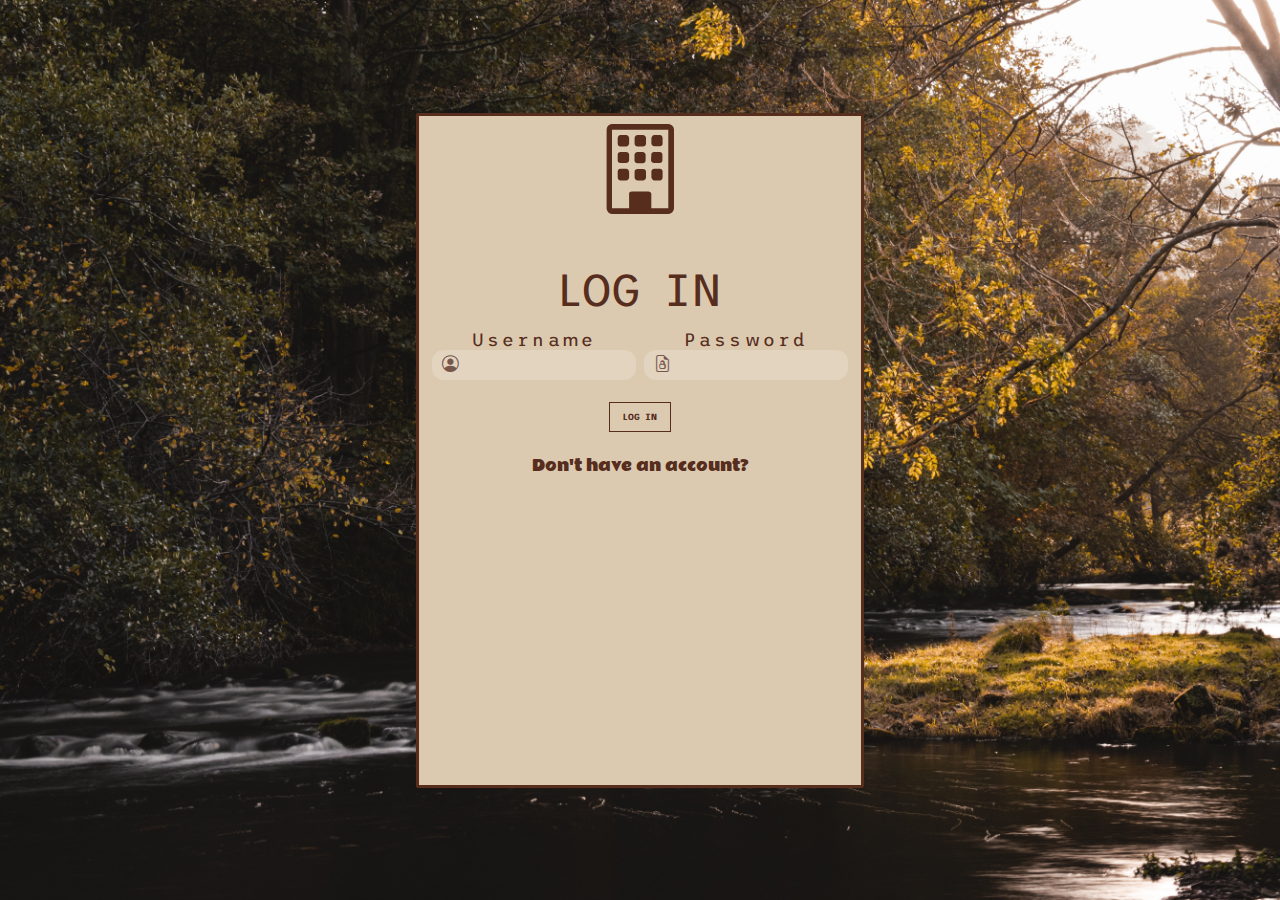
==== login.html @ c6f8f712 "commites" ====
<!DOCTYPE html>
<html lang="en">

<head>
    <meta charset="UTF-8" />
    <meta http-equiv="X-UA-Compatible" content="IE=edge" />
    <meta name="viewport" content="width=device-width, initial-scale=1.0" />
    <title>Sign in page</title>
    <link rel="stylesheet" href="style.css" />
</head>

<body class="page1">

    <div class="login_layout">
        <form action="#" class="login_form">
            <div class="login_logo">
                <i class="bi bi-building" id="bi"></i>
            </div>

            <h1 class="login_figcaption">LOG IN</h1>

            <div class="user_password_container">
                <div class="user_container">
                    <label for="log_Username" class="login_user">Username</label>
                    <div class="my_container">
                        <i class="bi bi-person-circle" id="bi-person-circle"></i>
                        <input class="login_user" type="text" name="username" id="log_username" maxlength="15"
                            minlength="3" required />
                    </div>

                </div>

                <div class="password_container">
                    <label for="log_password" class="login_password">Password</label>

                    <div class="my_container">
                        <i class="bi bi-file-earmark-lock" id="bi-fingerprint"></i>
                        <input class="login_password" type="password" name="password" id="log_password" required
                            minlength="6" maxlength="30" />
                    </div>
                </div>
            </div>
            <div class="login_button">
                <button>LOG IN</button>
            </div>
            <div class="login_footer">
                <ul>
                    <li><a href="registration.html">Don't have an account?</a></li>
                </ul>
            </div>
        </form>
        <div class="left_pic"></div>
    </div>
</body>


</html>
---- style.css ----
@import url("https://cdn.jsdelivr.net/npm/bootstrap-icons@1.3.0/font/bootstrap-icons.css");
@import url('https://fonts.googleapis.com/css2?family=Delius&family=Kaushan+Script&family=Lobster+Two:wght@700&family=Nixie+One&family=Rammetto+One&family=Trispace:wght@300&display=swap');
@import url('https://fonts.googleapis.com/css2?family=Handlee&display=swap');
@import url("https://cdn.jsdelivr.net/npm/bootstrap-icons@1.9.1/font/bootstrap-icons.css");


*,
*::after,
*::before {
    margin: 0;
    padding: 0;
    box-sizing: border-box;
}

html,
body {
    width: 100vw;
    height: 100vh;
    margin: 0;
}


html,
body,
div,
span,
applet,
object,
iframe,
h1,
h2,
h3,
h4,
h5,
h6,
p,
blockquote,
pre,
a,
abbr,
acronym,
address,
big,
cite,
code,
del,
dfn,
em,
img,
ins,
kbd,
q,
s,
samp,
small,
strike,
strong,
sub,
sup,
tt,
var,
b,
u,
i,
center,
dl,
dt,
dd,
ol,
ul,
li,
fieldset,
form,
label,
legend,
table,
caption,
tbody,
tfoot,
thead,
tr,
th,
td,
article,
aside,
canvas,
details,
embed,
figure,
figcaption,
footer,
header,
hgroup,
menu,
nav,
output,
ruby,
section,
summary,
time,
mark,
audio,
video {
    margin: 0;
    padding: 0;
    border: 0;
    font-size: 100%;
    font: inherit;
    vertical-align: baseline;
}

/* HTML5 display-role reset for older browsers */
article,
aside,
details,
figcaption,
figure,
footer,
header,
hgroup,
menu,
nav,
section {
    display: block;
}

body {
    line-height: 1;
}

ol,
ul {
    list-style: none;
}

blockquote,
q {
    quotes: none;
}

blockquote:before,
blockquote:after,
q:before,
q:after {
    content: '';
    content: none;
}

table {
    border-collapse: collapse;
    border-spacing: 0;
}

:root {
    --color1: #572d1e;
    --color2: #dccab0;

}


.page1 {
    background-color: #5f2a7e;
    display: flex;
    justify-content: center;
    align-items: center;
    background-image: url(image/b2.jpg);
    background-repeat: no-repeat;
    background-position: center;
    background-size: cover;
}

.login_layout {
    width: 35%;
    height: 75%;
    display: flex;
    justify-content: center;
    border: 3px solid var(--color1);
    background-color: var(--color2);
    border-radius: 2px;
}



.login_logo {

    display: flex;
    justify-content: center;
    align-items: flex-start;
    background-color: inherit;
    width: 10vw;
    height: 10vw;
    border-radius: 50%;
    margin: auto;
    margin-top: 10%;

}

.login_logo .bi {
    font-size: 6rem;
    color: var(--color1);
}

.login_figcaption {
    display: flex;
    justify-content: center;
    margin: 5% 5%;
    font-size: 4rem;
    font-family: 'Trispace', sans-serif;
    text-transform: uppercase;
    /* text-shadow: 2px 5px 6px #000000; */
    color: var(--color1);

}

.login_form {
    width: 100%;
}

label.login_user,
label.login_password {
    padding-bottom: 1.5%;
    font-family: 'Trispace', sans-serif;
    text-align: center;
    font-size: 1.3rem;
    letter-spacing: 0.2rem;
    color: var(--color1);
}

input.login_user,
input.login_password {
    padding: 10px;
    width: 100%;

    margin: 0%;
    border: 0px solid;
    border-radius: 12px;
    background-color: rgba(255, 255, 255, 0.2);
    position: relative;
    font-family: Verdana, Geneva, Tahoma, sans-serif;
    font-size: 1vw;
}

.my_container {
    display: flex;
    align-items: center;
    width: 100%;

}

.my_container input {
    text-align: center;
}

#bi-person-circle,
#bi-fingerprint {
    font-size: 70%;
    position: absolute;
    padding: 10px;
    color: var(--color1);
}


.user_password_container {
    width: 100%;
    padding: 2%;
    display: flex;
    justify-content: center;
    text-align: center;
    flex-direction: row;
    font-size: x-large;
}

.user_container,
.password_container {
    margin: 1%;
    flex-grow: 1;

}

.login_button {
    display: flex;
    justify-content: center;
    align-items: center;
    position: relative;
    margin-top: 7%;
    width: 100%;
    /* top: 130px; */
}

.login_button button {
    color: var(--color1);
    padding: 2% 3%;
    /* width: 100px;
    height: 50px; */
    background-color: transparent;
    border: 1px solid;
    border-radius: 0px;
    font-family: 'Trispace', sans-serif;
    font-size: 0.7vw;
    font-weight: 700;
    transition: 0.6s;
}

.login_button button:hover {
    background-color: var(--color1);
    color: var(--color2);
    /* width: 120px;
    height: 55px;
    box-shadow: 3px 8px 9px rgb(211, 144, 102);
    font-size: 21px; */
}

.login_footer {
    margin-top: 5%;
    display: flex;
    justify-content: center;

    /* top: 150px; */
}

.login_footer ul {

    display: grid;

    align-items: center;
    width: 100%;
}

.login_footer ul li {
    list-style-type: none;
    margin: 2%;
    text-align: center;


}

.login_footer ul li a {
    color: var(--color1);
    font-family: 'Rammetto One', cursive;
    text-decoration: none;
    transition: all 0.6s;
}

.login_footer ul li a:hover {
    color: gainsboro;
    font-size: medium;
    text-shadow: 1px 1px 9px var(--color1);
}

@media screen and (max-width:1300px) {
    .login_layout {
        width: 60%;
        height: 75%;
        transition: all 1s;
    }

    .login_logo {
        width: 15vw;
        height: 15vw;
    }

    .login_logo .bi {
        font-size: 10vw;
        color: var(--color1);
    }

    .login_figcaption {
        font-size: 5vw;
        transition: all 1s;
    }

    label.login_user,
    label.login_password {
        font-size: 2vw;
    }

    .login_footer ul li a {
        font-size: 1.7vw;
    }

}

@media screen and (max-height:1100px) {

    .login_layout {
        width: 35%;
        height: 75%;
    }

    .login_logo {
        width: 15vh;
        height: 15vh;
        margin: 2% auto;
        transition: all 0.4s;
    }

    .login_logo .bi {
        font-size: 10vh;
        color: var(--color1);
        transition: all 0.4s;
    }

    .login_figcaption {
        font-size: 5vh;
        margin: auto;
        transition: all 0.4s;
    }

    label.login_user,
    label.login_password {
        font-size: 2vh;
    }

    input.login_user,
    input.login_password {
        font-size: 1vh;
    }

    .login_footer ul li a {
        font-size: 1.7vh;
    }

    .user_container,
    .password_container {
        width: 10vh;
    }

    .login_button button,
    .login_button {
        margin: 1% auto;
        font-size: 1vh;
    }

    .login_footer {
        margin: 3% auto;
    }
}

@media screen and (max-width:450px) {

    .login_layout {
        width: 95%;
        height: 75%;
    }

    .login_logo {
        width: 25vw;
        height: 25vw;
    }

    .login_logo .bi {
        font-size: 15vw;
        color: var(--color1);
    }

    .login_figcaption {
        font-size: 10vw;
    }

    .login_figcaption {
        font-size: 10vw;
    }

    label.login_user,
    label.login_password {
        font-size: 4vw;
    }

    .user_container,
    .password_container {
        width: 10vw;
    }

    .login_footer ul li a {
        font-size: 4vw;
    }


}












/*this is for reg page !!!!!!!!!!!!!!!!!!!!!!!!!!!!!!!!!!!!!!!!!!*/
/*this is for reg page !!!!!!!!!!!!!!!!!!!!!!!!!!!!!!!!!!!!!!!!!!*/
/*this is for reg page !!!!!!!!!!!!!!!!!!!!!!!!!!!!!!!!!!!!!!!!!!*/
/*this is for reg page !!!!!!!!!!!!!!!!!!!!!!!!!!!!!!!!!!!!!!!!!!*/
/*this is for reg page !!!!!!!!!!!!!!!!!!!!!!!!!!!!!!!!!!!!!!!!!!*/
/*this is for reg page !!!!!!!!!!!!!!!!!!!!!!!!!!!!!!!!!!!!!!!!!!*/
/*this is for reg page !!!!!!!!!!!!!!!!!!!!!!!!!!!!!!!!!!!!!!!!!!*/
/*this is for reg page !!!!!!!!!!!!!!!!!!!!!!!!!!!!!!!!!!!!!!!!!!*/
/*this is for reg page !!!!!!!!!!!!!!!!!!!!!!!!!!!!!!!!!!!!!!!!!!*/
/*this is for reg page !!!!!!!!!!!!!!!!!!!!!!!!!!!!!!!!!!!!!!!!!!*/
/*this is for reg page !!!!!!!!!!!!!!!!!!!!!!!!!!!!!!!!!!!!!!!!!!*/





.page2 {
    background-color: #5f2a7e;
    display: flex;
    justify-content: center;
    align-items: center;
    background-image: url(image/b2.jpg);
    background-repeat: no-repeat;
    background-position: center;
    background-size: cover;
}

.signup {
    margin: 3% auto 3% 0;
}

.signup_layout form {
    width: 35vw;
    height: 75vh;
    display: flex;
    justify-content: flex-start;
    align-items: center;
    flex-direction: column;
    border: 6px solid rgb(95, 55, 55);
    background-color: var(--color2);
    border-radius: 1px;
}

.signup_massege {
    font-size: 4vw;
    font-family: 'Trispace', sans-serif;
    margin: 8% auto;
    color: var(--color1);
    text-transform: uppercase;

}

.signup.fname_lname_container,
.signup.password-container,
.signup.email_container,
.signup.username_container {
    width: 100%;
    display: flex;
    justify-content: space-between;
    align-items: center;
    flex-direction: row;
    flex-wrap: wrap;
}

.fname_container,
.lname_container,
.pass_container,
.repass_container,
.email-container,
.username-container {
    display: flex;
    flex-direction: column;
    flex-grow: 1;
    margin: 0 1%;
}

.signup.fname_label,
.signup.lname_label,
.signup.password_label,
.signup.repassword_label,
.signup.email_label,
.signup.username_label {
    font-size: 1.1vw;
    font-family: 'Trispace', sans-serif;
    margin: 0;
    color: var(--color1);
}

.signup.fname_input,
.signup.lname_input,
.signup.email_input,
.signup.username_input,
.signup.password_input,
.signup.repassword_input {
    margin: 0;
    font-size: 1.2vw;
    text-align: center;
    border: 0px solid var(--color2);
    border-radius: 10px;
    opacity: 0.4;
    transition: 1s;
}

.signup.reset_submit_container {
    width: 100%;
    height: 5vw;
    display: flex;
    justify-content: center;
}

.reset_submit-container {
    width: 50%;
    display: flex;
    height: 100%;
}

.signup.reset,
.signup.submit {
    margin: 5% 10%;
    padding: 1.5%;
    border: 1px solid var(--color1);
    flex-grow: 1;
    font-size: 1vw;
    font-family: 'Trispace', sans-serif;
    color: var(--color1);
    background-color: #ffffff00;
    transition: 0.6s;
}

.signup_foter {
    display: flex;
    width: 100%;
    justify-content: center;
    margin: 5% auto;
}

.signup_foter a {
    display: flex;
    justify-content: center;
    font-size: 0.8vw;
    color: var(--color1);
    font-family: 'Rammetto One', cursive;
    text-decoration: none;
    transition: all 0.6s;
}

.signup.fname_input:focus,
.signup.lname_input:focus,
.signup.email_input:focus,
.signup.username_input:focus,
.signup.password_input:focus,
.signup.repassword_input:focus {
    opacity: 0.8;
}

.signup.fname_input:focus:invalid,
.signup.lname_input:focus:invalid,
.signup.email_input:focus:invalid,
.signup.username_input:focus:invalid,
.signup.password_input:focus:invalid,
.signup.repassword_input:focus:invalid {
    background-color: rgba(255, 0, 0, 0.2);
}

.signup.reset:hover,
.signup.submit:hover {
    background-color: var(--color1);
    color: var(--color2);
}

.signup_foter a:hover {
    color: gainsboro;
    text-shadow: 1px 1px 9px var(--color1);
}


@media screen and (max-width:1300px) {
    .signup_layout form {
        width: 65vw;
        height: 75vh;
    }

    .signup_massege {
        font-size: 10vw;
    }

    .signup.fname_label,
    .signup.lname_label,
    .signup.password_label,
    .signup.repassword_label,
    .signup.email_label,
    .signup.username_label {
        font-size: 2.2vw;
    }

    .signup.fname_input,
    .signup.lname_input,
    .signup.email_input,
    .signup.username_input,
    .signup.password_input,
    .signup.repassword_input {
        font-size: 2.4vw;
    }

    .signup.reset_submit_container {
        height: 7vw;
    }

    .signup.reset,
    .signup.submit {
        font-size: 2vw;
    }

    .signup_foter a {
        font-size: 2vw;
    }
}

@media screen and (max-width:600px) {

    .signup_layout form {
        width: 90vw;
        height: 60vh;
    }

    .signup_massege {
        font-size: 10vw;
    }

    .signup.fname_label,
    .signup.lname_label,
    .signup.password_label,
    .signup.repassword_label,
    .signup.email_label,
    .signup.username_label {
        font-size: 3vw;
    }

    .signup.fname_input,
    .signup.lname_input,
    .signup.email_input,
    .signup.username_input,
    .signup.password_input,
    .signup.repassword_input {
        font-size: 4vw;
    }

    .signup.reset_submit_container {
        height: 15vw;
    }

    .signup.reset,
    .signup.submit {
        font-size: 4vw;
        max-height: 6vw;
    }

    .signup_foter a {
        font-size: 2vw;
    }
}

@media screen and (max-height:1100px) {
    .signup_layout form {
        width: 35vw;
        height: 80vh;
    }

    .signup_massege {
        font-size: 10vh;
        margin: 5% 0 0 0;
    }

    .signup.fname_label,
    .signup.lname_label,
    .signup.password_label,
    .signup.repassword_label,
    .signup.email_label,
    .signup.username_label {
        font-size: 2.5vh;
    }

    .signup.fname_lname_container,
    .signup.email_container,
    .signup.username_container,
    .signup.password-container,
    .signup.reset_submit_container {
        margin: 2%;
    }

    .signup.fname_input,
    .signup.lname_input,
    .signup.email_input,
    .signup.username_input,
    .signup.password_input,
    .signup.repassword_input {
        font-size: 2.5vh;
    }

    .signup.reset_submit_container {
        height: 5vh;
        margin: 3% auto;
    }

    .signup.reset,
    .signup.submit,
    .reset_submit-container {
        font-size: 70%;
        height: 100%;

    }

    .signup_foter {
        margin: 2% auto;
    }


    .signup_foter a {
        font-size: 2vh;
    }

}






/*this is for inde page !!!!!!!!!!!!!!!!!!!!!!!!!!!!!!!!!!!!!!!!!!*/
/*this is for inde page !!!!!!!!!!!!!!!!!!!!!!!!!!!!!!!!!!!!!!!!!!*/
/*this is for inde page !!!!!!!!!!!!!!!!!!!!!!!!!!!!!!!!!!!!!!!!!!*/
/*this is for inde page !!!!!!!!!!!!!!!!!!!!!!!!!!!!!!!!!!!!!!!!!!*/
/*this is for inde page !!!!!!!!!!!!!!!!!!!!!!!!!!!!!!!!!!!!!!!!!!*/
/*this is for inde page !!!!!!!!!!!!!!!!!!!!!!!!!!!!!!!!!!!!!!!!!!*/
/*this is for inde page !!!!!!!!!!!!!!!!!!!!!!!!!!!!!!!!!!!!!!!!!!*/
/*this is for inde page !!!!!!!!!!!!!!!!!!!!!!!!!!!!!!!!!!!!!!!!!!*/
/*this is for inde page !!!!!!!!!!!!!!!!!!!!!!!!!!!!!!!!!!!!!!!!!!*/
/*this is for inde page !!!!!!!!!!!!!!!!!!!!!!!!!!!!!!!!!!!!!!!!!!*/
/*this is for inde page !!!!!!!!!!!!!!!!!!!!!!!!!!!!!!!!!!!!!!!!!!*/
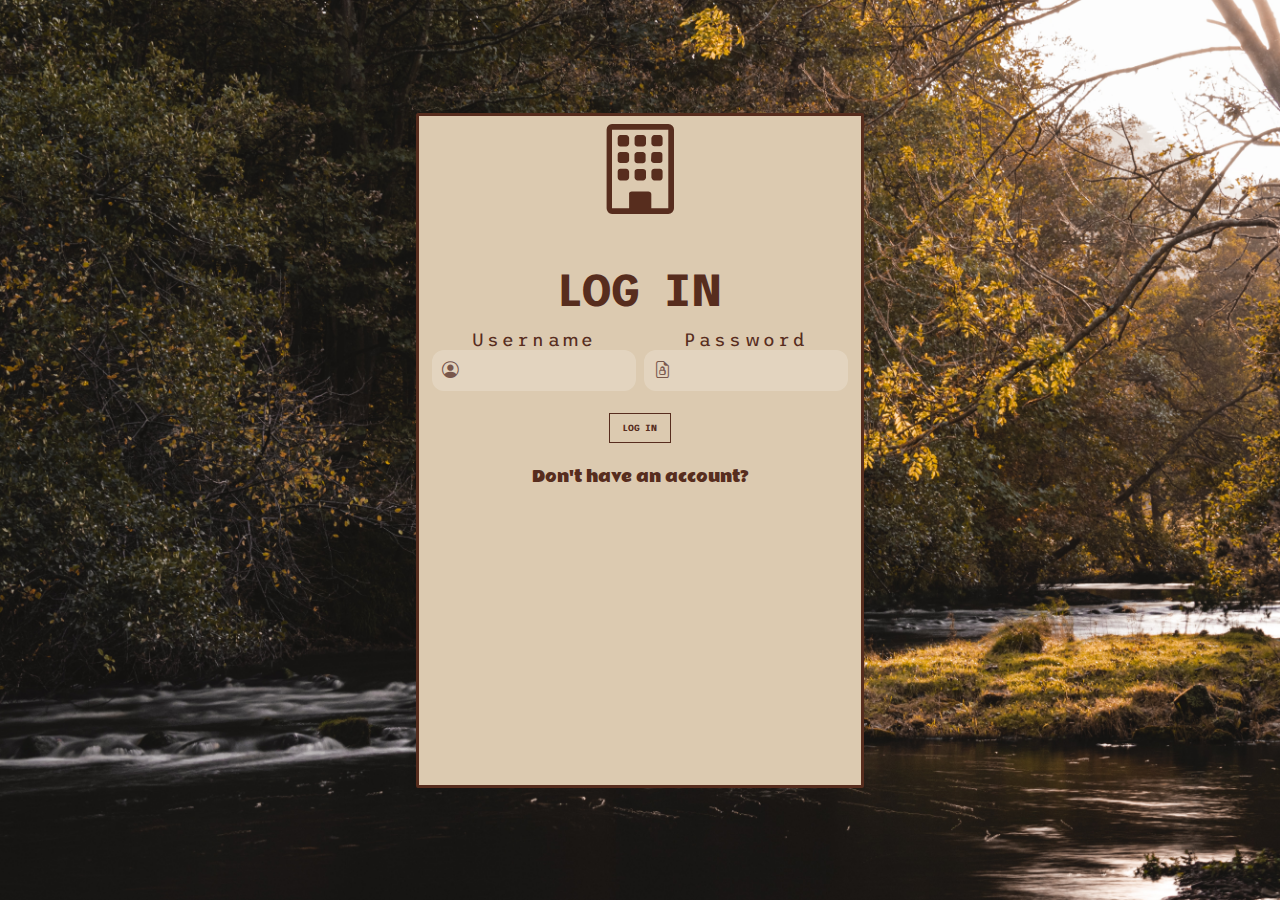
==== commit a9ec5811: "commit" ====
--- a/login.html
+++ b/login.html
@@ -6,13 +6,13 @@
     <meta http-equiv="X-UA-Compatible" content="IE=edge" />
     <meta name="viewport" content="width=device-width, initial-scale=1.0" />
     <title>Sign in page</title>
-    <link rel="stylesheet" href="style.css" />
+    <link rel="stylesheet" href="./styles/style.css" />
+
 </head>
 
 <body class="page1">
-
-    <div class="login_layout">
-        <form action="#" class="login_form">
+<div class="login_layout">
+        <form  class="login_form" action="#" method="get"> 
             <div class="login_logo">
                 <i class="bi bi-building" id="bi"></i>
             </div>
@@ -24,7 +24,7 @@
                     <label for="log_Username" class="login_user">Username</label>
                     <div class="my_container">
                         <i class="bi bi-person-circle" id="bi-person-circle"></i>
-                        <input class="login_user" type="text" name="username" id="log_username" maxlength="15"
+                        <input class="login_user" type="text" id="usrname" maxlength="15"
                             minlength="3" required />
                     </div>
 
@@ -35,23 +35,22 @@
 
                     <div class="my_container">
                         <i class="bi bi-file-earmark-lock" id="bi-fingerprint"></i>
-                        <input class="login_password" type="password" name="password" id="log_password" required
+                        <input class="login_password" type="password" id="password" required
                             minlength="6" maxlength="30" />
                     </div>
                 </div>
             </div>
             <div class="login_button">
-                <button>LOG IN</button>
+               <button type="submit" onclick="login()">LOG IN</button>
             </div>
             <div class="login_footer">
                 <ul>
-                    <li><a href="registration.html">Don't have an account?</a></li>
+                    <li><a href="./registration.html">Don't have an account?</a></li>
                 </ul>
             </div>
+            <script src="./scripts/login.js"></script>
         </form>
         <div class="left_pic"></div>
     </div>
 </body>
-
-
 </html>--- a/styles/style.css
+++ b/styles/style.css
@@ -0,0 +1,679 @@
+@import url("https://cdn.jsdelivr.net/npm/bootstrap-icons@1.3.0/font/bootstrap-icons.css");
+@import url('https://fonts.googleapis.com/css2?family=Delius&family=Kaushan+Script&family=Lobster+Two:wght@700&family=Nixie+One&family=Rammetto+One&family=Trispace:wght@300&display=swap');
+@import url('https://fonts.googleapis.com/css2?family=Handlee&display=swap');
+
+*,
+*::after,
+*::before {
+    margin: 0;
+    padding: 0;
+    box-sizing: border-box;
+}
+
+html,
+body {
+    width: 100vw;
+    height: 100vh;
+    margin: 0;
+}
+
+
+
+
+
+
+body {
+    line-height: 1;
+}
+
+ol,
+ul {
+    list-style: none;
+}
+
+blockquote,
+q {
+    quotes: none;
+}
+
+blockquote:before,
+blockquote:after,
+q:before,
+q:after {
+    content: '';
+    content: none;
+}
+
+table {
+    border-collapse: collapse;
+    border-spacing: 0;
+}
+
+:root {
+    --color1: #572d1e;
+    --color2: #dccab0;
+}
+
+
+.page1 {
+    background-color: #5f2a7e;
+    display: flex;
+    justify-content: center;
+    align-items: center;
+    background-image: url(../image/b2.jpg);
+    background-repeat: no-repeat;
+    background-position: center;
+    background-size: cover;
+}
+
+.login_layout {
+    width: 35%;
+    height: 75%;
+    display: flex;
+    justify-content: center;
+    border: 3px solid var(--color1);
+    background-color: var(--color2);
+    border-radius: 2px;
+}
+
+
+
+.login_logo {
+
+    display: flex;
+    justify-content: center;
+    align-items: flex-start;
+    background-color: inherit;
+    width: 10vw;
+    height: 10vw;
+    border-radius: 50%;
+    margin: auto;
+    margin-top: 10%;
+
+}
+
+.login_logo .bi {
+    font-size: 6rem;
+    color: var(--color1);
+}
+
+.login_figcaption {
+    display: flex;
+    justify-content: center;
+    margin: 5% 5%;
+    font-size: 4rem;
+    font-family: 'Trispace', sans-serif;
+    /* text-shadow: 2px 5px 6px #000000; */
+    color: var(--color1);
+
+}
+
+.login_form {
+    width: 100%;
+}
+
+label.login_user,
+label.login_password {
+    padding-bottom: 1.5%;
+    font-family: 'Trispace', sans-serif;
+    text-align: center;
+    font-size: 1.5rem !;
+    letter-spacing: 0.2rem;
+    color: var(--color1);
+  
+}
+
+input.login_user,
+input.login_password {
+    padding: 10px;
+    width: 100%;
+
+    margin: 0%;
+    border: 0px solid;
+    border-radius: 12px;
+    background-color: rgba(255, 255, 255, 0.2);
+    position: relative;
+    font-family: Verdana, Geneva, Tahoma, sans-serif;
+    font-size: 2vw;
+    transition: background-color 1s;
+}
+
+.my_container {
+    display: flex;
+    align-items: center;
+    width: 100%;
+
+}
+
+.my_container input {
+    text-align: center;
+}
+
+#bi-person-circle,
+#bi-fingerprint {
+    font-size: 70%;
+    position: absolute;
+    padding: 10px;
+    color: var(--color1);
+}
+
+
+.user_password_container {
+    width: 100%;
+    padding: 2%;
+    display: flex;
+    justify-content: center;
+    text-align: center;
+    flex-direction: row;
+    font-size: x-large;
+}
+
+.user_container,
+.password_container {
+    margin: 1%;
+    flex-grow: 1;
+
+}
+
+.login_button {
+    display: flex;
+    justify-content: center;
+    align-items: center;
+    position: relative;
+    margin-top: 7%;
+    width: 100%;
+    /* top: 130px; */
+}
+
+.login_button button {
+    color: var(--color1);
+    padding: 2% 3%;
+    /* width: 100px;
+    height: 50px; */
+    background-color: transparent;
+    border: 1px solid;
+    border-radius: 0px;
+    font-family: 'Trispace', sans-serif;
+    font-size: 0.7vw;
+    font-weight: 700;
+    transition: 0.6s;
+}
+
+.login_button button:hover {
+    background-color: var(--color1);
+    color: var(--color2);
+    /* width: 120px;
+    height: 55px;
+    box-shadow: 3px 8px 9px rgb(211, 144, 102);
+    font-size: 21px; */
+}
+
+.login_footer {
+    margin-top: 5%;
+    display: flex;
+    justify-content: center;
+
+    /* top: 150px; */
+}
+
+.login_footer ul {
+
+    display: grid;
+
+    align-items: center;
+    width: 100%;
+}
+
+.login_footer ul li {
+    list-style-type: none;
+    margin: 2%;
+    text-align: center;
+
+
+}
+
+.login_footer ul li a {
+    color: var(--color1);
+    font-family: 'Rammetto One', cursive;
+    text-decoration: none;
+    transition: all 0.6s;
+}
+
+.login_footer ul li a:hover {
+    color: gainsboro;
+    font-size: medium;
+    text-shadow: 1px 1px 9px var(--color1);
+}
+
+@media screen and (max-width:1300px) {
+    .login_layout {
+        width: 60%;
+        height: 75%;
+        transition: all 1s;
+    }
+
+    .login_logo {
+        width: 15vw;
+        height: 15vw;
+    }
+
+    .login_logo .bi {
+        font-size: 10vw;
+        color: var(--color1);
+    }
+
+    .login_figcaption {
+        font-size: 5vw;
+        transition: all 1s;
+    }
+
+    label.login_user,
+    label.login_password {
+        font-size: 2vw;
+    }
+
+    .login_footer ul li a {
+        font-size: 1.7vw;
+    }
+
+}
+
+@media screen and (max-height:1100px) {
+
+    .login_layout {
+        width: 35%;
+        height: 75%;
+        transition: all 1s;
+    }
+
+    .login_logo {
+        width: 15vh;
+        height: 15vh;
+        margin: 2% auto;
+        transition: all 1s;
+    }
+
+    .login_logo .bi {
+        font-size: 10vh;
+        color: var(--color1);
+        transition: all 1s;
+    }
+
+    .login_figcaption {
+        font-size: 5vh;
+        margin: auto;
+        transition: all 1s;
+    }
+
+    label.login_user,
+    label.login_password {
+        font-size: 2vh;
+    }
+
+    input.login_user,
+    input.login_password {
+        font-size: 2vh;
+    }
+
+    .login_footer ul li a {
+        font-size: 1.7vh;
+    }
+
+    .user_container,
+    .password_container {
+        width: 10vh;
+    }
+
+    .login_button button,
+    .login_button {
+        margin: 1% auto;
+        font-size: 1vh;
+    }
+
+    .login_footer {
+        margin: 3% auto;
+    }
+}
+
+@media screen and (max-width:450px) {
+
+    .login_layout {
+        width: 95%;
+        height: 75%;
+    }
+
+    .login_logo {
+        width: 25vw;
+        height: 25vw;
+    }
+
+    .login_logo .bi {
+        font-size: 15vw;
+        color: var(--color1);
+    }
+
+    .login_figcaption {
+        font-size: 10vw;
+    }
+
+    .login_figcaption {
+        font-size: 10vw;
+    }
+
+    label.login_user,
+    label.login_password {
+        font-size: 4vw;
+    }
+
+    .user_container,
+    .password_container {
+        width: 10vw;
+    }
+
+    .login_footer ul li a {
+        font-size: 4vw;
+    }
+
+
+}
+
+
+
+
+
+
+
+
+
+
+
+
+/*this is for reg page !!!!!!!!!!!!!!!!!!!!!!!!!!!!!!!!!!!!!!!!!!*/
+/*this is for reg page !!!!!!!!!!!!!!!!!!!!!!!!!!!!!!!!!!!!!!!!!!*/
+/*this is for reg page !!!!!!!!!!!!!!!!!!!!!!!!!!!!!!!!!!!!!!!!!!*/
+/*this is for reg page !!!!!!!!!!!!!!!!!!!!!!!!!!!!!!!!!!!!!!!!!!*/
+/*this is for reg page !!!!!!!!!!!!!!!!!!!!!!!!!!!!!!!!!!!!!!!!!!*/
+/*this is for reg page !!!!!!!!!!!!!!!!!!!!!!!!!!!!!!!!!!!!!!!!!!*/
+/*this is for reg page !!!!!!!!!!!!!!!!!!!!!!!!!!!!!!!!!!!!!!!!!!*/
+/*this is for reg page !!!!!!!!!!!!!!!!!!!!!!!!!!!!!!!!!!!!!!!!!!*/
+/*this is for reg page !!!!!!!!!!!!!!!!!!!!!!!!!!!!!!!!!!!!!!!!!!*/
+/*this is for reg page !!!!!!!!!!!!!!!!!!!!!!!!!!!!!!!!!!!!!!!!!!*/
+/*this is for reg page !!!!!!!!!!!!!!!!!!!!!!!!!!!!!!!!!!!!!!!!!!*/
+
+
+
+
+.page2 {
+    background-color: #5f2a7e;
+    display: flex;
+    justify-content: center;
+    align-items: center;
+    background-image: url(../image/b2.jpg);
+    background-repeat: no-repeat;
+    background-position: center;
+    background-size: cover;
+}
+
+.signup {
+    margin: 3% auto 3% 0;
+}
+
+.signup_layout form {
+    width: 35vw;
+    height: 75vh;
+    display: flex;
+    justify-content: flex-start;
+    align-items: center;
+    flex-direction: column;
+    border: 6px solid rgb(95, 55, 55);
+    background-color: var(--color2);
+    border-radius: 1px;
+    padding: 2%;
+}
+
+.signup_massege {
+    font-size: 4vw;
+    font-family: 'Handlee', cursive;
+    margin: 8% auto;
+    color: var(--color1);
+
+}
+
+.signup.fname_lname_container,
+.signup.password-container,
+.signup.email_container,
+.signup.username_container {
+    width: 100%;
+    display: flex;
+    justify-content: space-between;
+    align-items: center;
+    flex-direction: row;
+    flex-wrap: wrap;
+}
+
+.fname_container,
+.lname_container,
+.pass_container,
+.repass_container,
+.email-container,
+.username-container {
+    display: flex;
+    flex-direction: column;
+    flex-grow: 1;
+    margin: 0 1%;
+}
+
+.signup.fname_label,
+.signup.lname_label,
+.signup.password_label,
+.signup.repassword_label,
+.signup.email_label,
+.signup.username_label {
+    font-size: 1.1vw;
+    font-family: 'Trispace', sans-serif;
+    margin: 0;
+    color: var(--color1);
+}
+
+.signup.fname_input,
+.signup.lname_input,
+.signup.email_input,
+.signup.username_input,
+.signup.password_input,
+.signup.repassword_input {
+    margin: 0;
+    font-size: 1.2vw;
+    text-align: center;
+    border: 0px solid var(--color2);
+    border-radius: 10px;
+    opacity: 0.4;
+    transition: 1s;
+}
+
+.signup.reset_submit_container {
+    width: 100%;
+    height: 20%;
+    display: flex;
+    justify-content: center;
+}
+
+.reset_submit-container {
+    width: 50%;
+    display: flex;
+    height: 50%;
+}
+
+.signup.reset,
+.signup.submit {
+    margin: 5% 10%;
+    border: 1px solid var(--color1);
+    flex-grow: 1;
+    font-size: 1vw;
+    font-family: 'Trispace', sans-serif;
+    color: var(--color1);
+    background-color: #ffffff00;
+    transition: 0.6s;
+}
+
+.signup_foter a {
+    display: flex;
+    justify-content: center;
+    font-size: 0.8vw;
+    color: var(--color1);
+    font-family: 'Rammetto One', cursive;
+    text-decoration: none;
+}
+
+.signup.fname_input:focus,
+.signup.lname_input:focus,
+.signup.email_input:focus,
+.signup.username_input:focus,
+.signup.password_input:focus,
+.signup.repassword_input:focus {
+    opacity: 0.8;
+}
+
+.wrong {
+    background-color: rgba(255, 0, 0, 0.2) !important;
+}
+
+.signup.reset:hover,
+.signup.submit:hover {
+    background-color: var(--color1);
+    color: var(--color2);
+}
+
+
+
+@media screen and (max-width:1200px) {
+    .signup_layout form {
+        width: 65vw;
+        height: 75vh;
+    }
+
+    .signup_massege {
+        font-size: 10vw;
+    }
+
+    .signup.fname_label,
+    .signup.lname_label,
+    .signup.password_label,
+    .signup.repassword_label,
+    .signup.email_label,
+    .signup.username_label {
+        font-size: 2.2vw;
+    }
+
+    .signup.fname_input,
+    .signup.lname_input,
+    .signup.email_input,
+    .signup.username_input,
+    .signup.password_input,
+    .signup.repassword_input {
+        font-size: 2.4vw;
+    }
+
+    .signup.reset,
+    .signup.submit {
+        font-size: 2vw;
+        max-height: 45%;
+    }
+
+    .signup_foter a {
+        font-size: 2vw;
+    }
+}
+
+@media screen and (max-width:600px) {
+
+    .signup_layout form {
+        width: 90vw;
+        height: 50vh;
+    }
+
+    .signup_massege {
+        font-size: 10vw;
+    }
+
+    .signup.fname_label,
+    .signup.lname_label,
+    .signup.password_label,
+    .signup.repassword_label,
+    .signup.email_label,
+    .signup.username_label {
+        font-size: 4vw;
+    }
+
+    .signup.fname_input,
+    .signup.lname_input,
+    .signup.email_input,
+    .signup.username_input,
+    .signup.password_input,
+    .signup.repassword_input {
+        font-size: 5vw;
+    }
+
+    .signup.reset,
+    .signup.submit {
+        font-size: 4vw;
+        max-height: 6vw;
+    }
+
+    .signup_foter a {
+        font-size: 2vw;
+    }
+}
+
+@media screen and (max-height:800px) {
+    .signup_layout form {
+        width: 80vw;
+        height: 90vh;
+    }
+
+    .signup_massege {
+        font-size: 10vh;
+        margin: 2% 0 0 0;
+    }
+
+    .signup.fname_label,
+    .signup.lname_label,
+    .signup.password_label,
+    .signup.repassword_label,
+    .signup.email_label,
+    .signup.username_label {
+        font-size: 4vh;
+    }
+
+    .signup.fname_lname_container,
+    .signup.email_container,
+    .signup.username_container,
+    .signup.password-container,
+    .signup.reset_submit_container {
+        margin: 0.5%;
+    }
+
+    .signup.fname_input,
+    .signup.lname_input,
+    .signup.email_input,
+    .signup.username_input,
+    .signup.password_input,
+    .signup.repassword_input {
+        font-size: 4vh;
+    }
+
+    .signup.reset_submit-container {
+        height: 10vh;
+    }
+
+    .signup.reset,
+    .signup.submit {
+        font-size: 4vh;
+        height: 40vh;
+
+    }
+
+    .signup_foter a {
+        font-size: 3vh;
+    }
+
+}